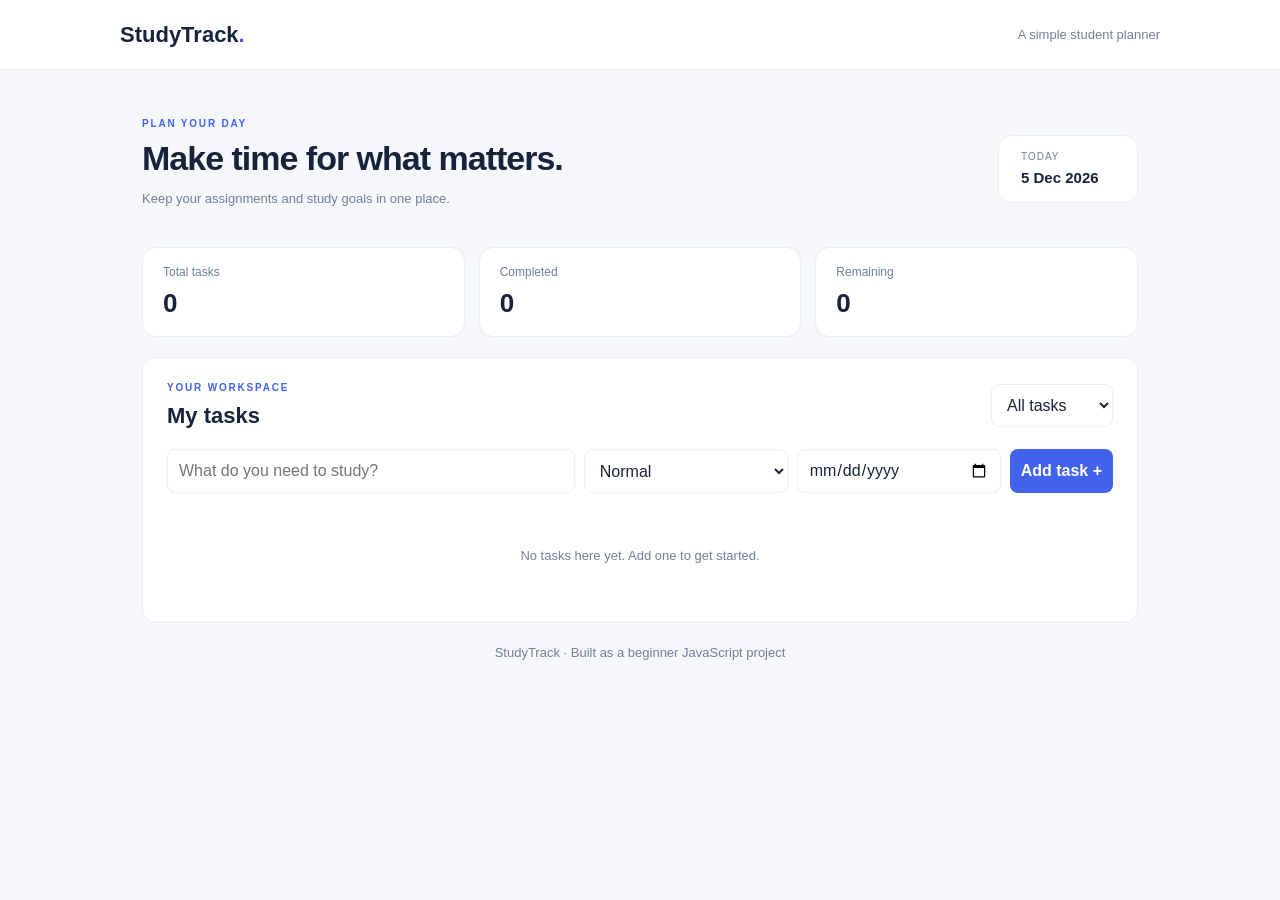
==== index.html @ 91aea169 "Add files via upload" ====
<!DOCTYPE html>
<html lang="en">
<head>
  <meta charset="UTF-8">
  <meta name="viewport" content="width=device-width, initial-scale=1.0">
  <title>StudyTrack | Study Planner</title>
  <link rel="stylesheet" href="style.css">
</head>
<body>
  <header class="topbar">
    <a class="brand" href="#">StudyTrack<span>.</span></a>
    <span class="tag">A simple student planner</span>
  </header>
  <main class="container">
    <section class="intro">
      <div><p class="eyebrow">PLAN YOUR DAY</p><h1>Make time for what matters.</h1>
      <p class="muted">Keep your assignments and study goals in one place.</p></div>
      <div class="date-card"><span>TODAY</span><strong id="today"></strong></div>
    </section>
    <section class="stats">
      <article class="stat"><span>Total tasks</span><strong id="totalCount">0</strong></article>
      <article class="stat"><span>Completed</span><strong id="doneCount">0</strong></article>
      <article class="stat"><span>Remaining</span><strong id="leftCount">0</strong></article>
    </section>
    <section class="panel">
      <div class="section-heading"><div><p class="eyebrow">YOUR WORKSPACE</p><h2>My tasks</h2></div>
      <select id="filter"><option value="all">All tasks</option><option value="pending">Pending</option><option value="done">Completed</option></select></div>
      <form id="taskForm" class="task-form">
        <input id="taskInput" type="text" placeholder="What do you need to study?" required maxlength="90">
        <select id="priority"><option value="Normal">Normal</option><option value="High">High priority</option><option value="Low">Low priority</option></select>
        <input id="dueDate" type="date" aria-label="Due date">
        <button type="submit">Add task +</button>
      </form>
      <div id="taskList" class="task-list"></div>
      <p id="emptyMessage" class="empty">No tasks here yet. Add one to get started.</p>
    </section>
    <p class="footer">StudyTrack · Built as a beginner JavaScript project</p>
  </main>
  <script src="script.js"></script>
</body>
</html>
---- style.css ----
:root{--ink:#17233b;--muted:#718096;--blue:#4263eb;--line:#e8edf5;--bg:#f5f7fb}
*{box-sizing:border-box}body{margin:0;background:var(--bg);font-family:Arial,sans-serif;color:var(--ink)}
.topbar{height:70px;background:#fff;border-bottom:1px solid var(--line);display:flex;align-items:center;justify-content:space-between;padding:0 max(calc((100% - 1040px)/2),24px)}
.brand{font-size:22px;font-weight:800;color:var(--ink);text-decoration:none}.brand span{color:var(--blue)}.tag,.muted,.footer{color:var(--muted);font-size:13px}
.container{max-width:1040px;margin:48px auto;padding:0 22px}.intro{display:flex;justify-content:space-between;align-items:center;gap:20px;margin-bottom:28px}
.eyebrow{font-size:10px;font-weight:bold;letter-spacing:1.8px;color:var(--blue);margin:0 0 10px}h1{font-size:34px;margin:0 0 9px;letter-spacing:-1px}h2{font-size:22px;margin:0}.date-card,.stat,.panel{background:#fff;border:1px solid var(--line);border-radius:14px}
.date-card{padding:15px 22px;min-width:140px}.date-card span{display:block;color:var(--muted);font-size:10px;letter-spacing:1px;margin-bottom:7px}.date-card strong{font-size:15px}
.stats{display:grid;grid-template-columns:repeat(3,1fr);gap:14px;margin-bottom:20px}.stat{padding:17px 20px}.stat span{display:block;color:var(--muted);font-size:12px;margin-bottom:9px}.stat strong{font-size:26px}
.panel{padding:24px}.section-heading{display:flex;justify-content:space-between;align-items:center;margin-bottom:20px}
select,input,button{font:inherit;border-radius:8px;padding:11px;border:1px solid var(--line);background:#fff;color:var(--ink)}button{background:var(--blue);color:#fff;border:0;font-weight:bold;cursor:pointer}button:hover{filter:brightness(.94)}
.task-form{display:grid;grid-template-columns:2fr 1fr 1fr auto;gap:9px;margin-bottom:20px}.task-list{display:grid;gap:9px}.task{display:flex;align-items:center;gap:12px;padding:13px;border:1px solid var(--line);border-radius:10px}.task input{accent-color:var(--blue)}.task-name{flex:1;font-size:14px}.task.done .task-name{text-decoration:line-through;color:#9aa4b2}.task small{color:var(--muted);font-size:11px}.priority{font-size:10px;padding:5px 8px;border-radius:20px;background:#eef2ff;color:#4057c8}.priority.High{background:#fff0ed;color:#c14c36}.priority.Low{background:#edf8f1;color:#28794a}.delete{background:#fff;color:#d05252;border:1px solid var(--line);padding:7px 10px}.empty{text-align:center;color:var(--muted);font-size:13px;padding:22px}.footer{text-align:center;margin:22px 0}
@media(max-width:720px){.intro{align-items:flex-start;flex-direction:column}h1{font-size:28px}.task-form{grid-template-columns:1fr 1fr}.task-form input:first-child{grid-column:1/-1}.task-form button{grid-column:1/-1}.stats{gap:8px}.stat{padding:13px}.stat strong{font-size:22px}.panel{padding:16px}.tag{display:none}}
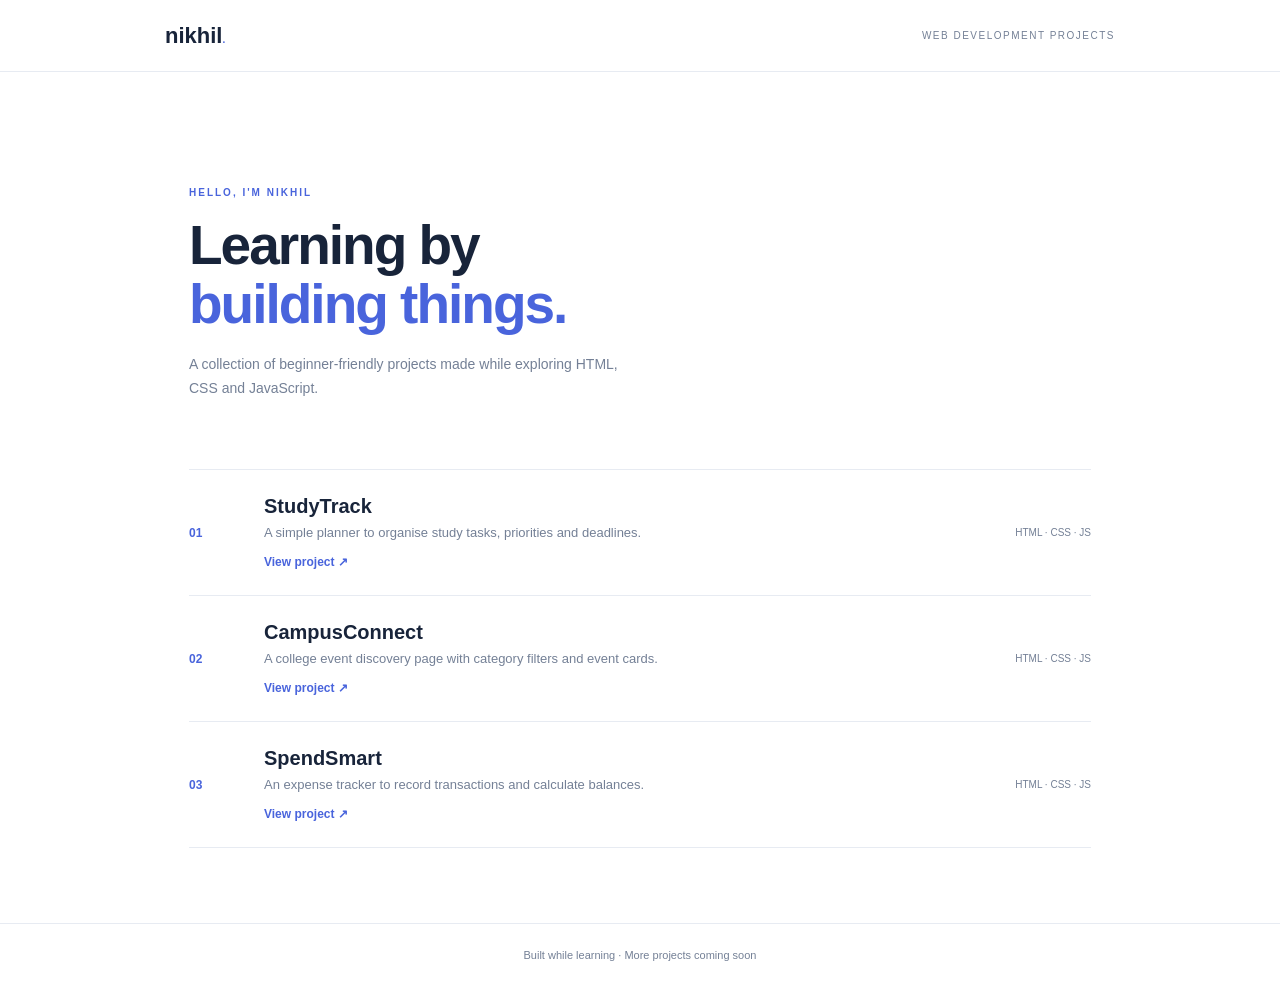
==== commit 3daaf0db: "Rename index (1).html to index.html" ====
--- a/index.html
+++ b/index.html
@@ -3,39 +3,20 @@
 <head>
   <meta charset="UTF-8">
   <meta name="viewport" content="width=device-width, initial-scale=1.0">
-  <title>StudyTrack | Study Planner</title>
-  <link rel="stylesheet" href="style.css">
+  <title>Nikhil | Web Projects</title>
+  <link rel="stylesheet" href="portfolio.css">
 </head>
 <body>
-  <header class="topbar">
-    <a class="brand" href="#">StudyTrack<span>.</span></a>
-    <span class="tag">A simple student planner</span>
-  </header>
-  <main class="container">
-    <section class="intro">
-      <div><p class="eyebrow">PLAN YOUR DAY</p><h1>Make time for what matters.</h1>
-      <p class="muted">Keep your assignments and study goals in one place.</p></div>
-      <div class="date-card"><span>TODAY</span><strong id="today"></strong></div>
+  <header><a class="brand" href="#">nikhil<span>.</span></a><span>WEB DEVELOPMENT PROJECTS</span></header>
+  <main>
+    <section class="hero"><p class="eyebrow">HELLO, I'M NIKHIL</p><h1>Learning by<br><span>building things.</span></h1>
+      <p>A collection of beginner-friendly projects made while exploring HTML, CSS and JavaScript.</p>
     </section>
-    <section class="stats">
-      <article class="stat"><span>Total tasks</span><strong id="totalCount">0</strong></article>
-      <article class="stat"><span>Completed</span><strong id="doneCount">0</strong></article>
-      <article class="stat"><span>Remaining</span><strong id="leftCount">0</strong></article>
+    <section class="projects">
+      <article><div class="number">01</div><div><h2>StudyTrack</h2><p>A simple planner to organise study tasks, priorities and deadlines.</p><a href="studytrack/index.html">View project ↗</a></div><span class="stack">HTML · CSS · JS</span></article>
+      <article><div class="number">02</div><div><h2>CampusConnect</h2><p>A college event discovery page with category filters and event cards.</p><a href="campusconnect/index.html">View project ↗</a></div><span class="stack">HTML · CSS · JS</span></article>
+      <article><div class="number">03</div><div><h2>SpendSmart</h2><p>An expense tracker to record transactions and calculate balances.</p><a href="spendsmart/index.html">View project ↗</a></div><span class="stack">HTML · CSS · JS</span></article>
     </section>
-    <section class="panel">
-      <div class="section-heading"><div><p class="eyebrow">YOUR WORKSPACE</p><h2>My tasks</h2></div>
-      <select id="filter"><option value="all">All tasks</option><option value="pending">Pending</option><option value="done">Completed</option></select></div>
-      <form id="taskForm" class="task-form">
-        <input id="taskInput" type="text" placeholder="What do you need to study?" required maxlength="90">
-        <select id="priority"><option value="Normal">Normal</option><option value="High">High priority</option><option value="Low">Low priority</option></select>
-        <input id="dueDate" type="date" aria-label="Due date">
-        <button type="submit">Add task +</button>
-      </form>
-      <div id="taskList" class="task-list"></div>
-      <p id="emptyMessage" class="empty">No tasks here yet. Add one to get started.</p>
-    </section>
-    <p class="footer">StudyTrack · Built as a beginner JavaScript project</p>
   </main>
-  <script src="script.js"></script>
-</body>
-</html>
+  <footer>Built while learning · More projects coming soon</footer>
+</body></html>
--- a/portfolio.css
+++ b/portfolio.css
@@ -0,0 +1 @@
+:root{--ink:#18243a;--blue:#4964dc;--muted:#748096;--line:#e7ebf2}*{box-sizing:border-box}body{margin:0;color:var(--ink);font-family:Arial,sans-serif;background:#fff}header{height:72px;border-bottom:1px solid var(--line);display:flex;align-items:center;justify-content:space-between;padding:0 max(calc((100% - 950px)/2),24px)}header span{font-size:10px;letter-spacing:1.5px;color:var(--muted)}.brand{font-size:22px;font-weight:800;text-decoration:none;color:var(--ink)}.brand span{color:var(--blue)}main{max-width:950px;margin:75px auto;padding:0 24px}.hero{padding:30px 0 55px}.eyebrow{font-size:10px;font-weight:bold;letter-spacing:2px;color:var(--blue)}h1{font-size:55px;line-height:1.08;letter-spacing:-2px;margin:18px 0}.hero h1 span{color:var(--blue)}.hero>p:last-child{max-width:430px;color:var(--muted);font-size:14px;line-height:1.7}.projects{border-top:1px solid var(--line)}.projects article{display:grid;grid-template-columns:55px 1fr auto;gap:20px;align-items:center;padding:25px 0;border-bottom:1px solid var(--line)}.number{font-size:12px;color:var(--blue);font-weight:bold}.projects h2{font-size:20px;margin:0 0 7px}.projects p{font-size:13px;color:var(--muted);margin:0 0 12px}.projects a{font-size:12px;color:var(--blue);text-decoration:none;font-weight:bold}.stack{font-size:10px;color:var(--muted)}footer{text-align:center;padding:25px;border-top:1px solid var(--line);font-size:11px;color:var(--muted)}@media(max-width:600px){main{margin:45px auto}h1{font-size:43px}.projects article{grid-template-columns:30px 1fr}.stack{grid-column:2}}
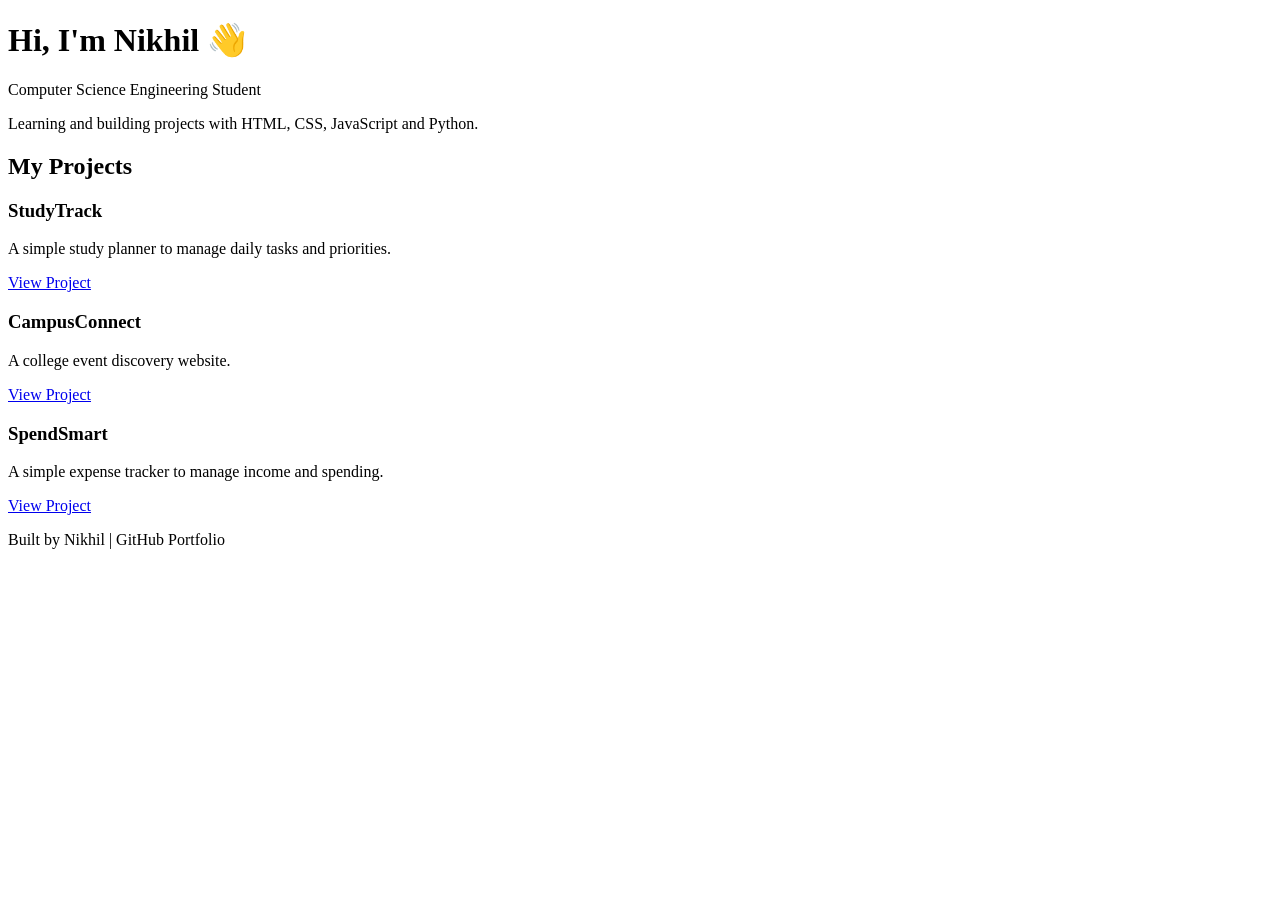
==== commit 62c7fcfa: "Create index.html" ====
--- a/index.html
+++ b/index.html
@@ -1,22 +1,43 @@
+
 <!DOCTYPE html>
-<html lang="en">
+<html>
 <head>
-  <meta charset="UTF-8">
-  <meta name="viewport" content="width=device-width, initial-scale=1.0">
-  <title>Nikhil | Web Projects</title>
-  <link rel="stylesheet" href="portfolio.css">
+    <title>My Projects | Nikhil</title>
+    <link rel="stylesheet" href="portfolio.css">
 </head>
 <body>
-  <header><a class="brand" href="#">nikhil<span>.</span></a><span>WEB DEVELOPMENT PROJECTS</span></header>
-  <main>
-    <section class="hero"><p class="eyebrow">HELLO, I'M NIKHIL</p><h1>Learning by<br><span>building things.</span></h1>
-      <p>A collection of beginner-friendly projects made while exploring HTML, CSS and JavaScript.</p>
+
+    <header>
+        <h1>Hi, I'm Nikhil 👋</h1>
+        <p>Computer Science Engineering Student</p>
+        <p>Learning and building projects with HTML, CSS, JavaScript and Python.</p>
+    </header>
+
+    <section>
+        <h2>My Projects</h2>
+
+        <div class="project">
+            <h3>StudyTrack</h3>
+            <p>A simple study planner to manage daily tasks and priorities.</p>
+            <a href="studytrack/">View Project</a>
+        </div>
+
+        <div class="project">
+            <h3>CampusConnect</h3>
+            <p>A college event discovery website.</p>
+            <a href="campusconnect/">View Project</a>
+        </div>
+
+        <div class="project">
+            <h3>SpendSmart</h3>
+            <p>A simple expense tracker to manage income and spending.</p>
+            <a href="spendsmart/">View Project</a>
+        </div>
     </section>
-    <section class="projects">
-      <article><div class="number">01</div><div><h2>StudyTrack</h2><p>A simple planner to organise study tasks, priorities and deadlines.</p><a href="studytrack/index.html">View project ↗</a></div><span class="stack">HTML · CSS · JS</span></article>
-      <article><div class="number">02</div><div><h2>CampusConnect</h2><p>A college event discovery page with category filters and event cards.</p><a href="campusconnect/index.html">View project ↗</a></div><span class="stack">HTML · CSS · JS</span></article>
-      <article><div class="number">03</div><div><h2>SpendSmart</h2><p>An expense tracker to record transactions and calculate balances.</p><a href="spendsmart/index.html">View project ↗</a></div><span class="stack">HTML · CSS · JS</span></article>
-    </section>
-  </main>
-  <footer>Built while learning · More projects coming soon</footer>
-</body></html>
+
+    <footer>
+        <p>Built by Nikhil | GitHub Portfolio</p>
+    </footer>
+
+</body>
+</html>
